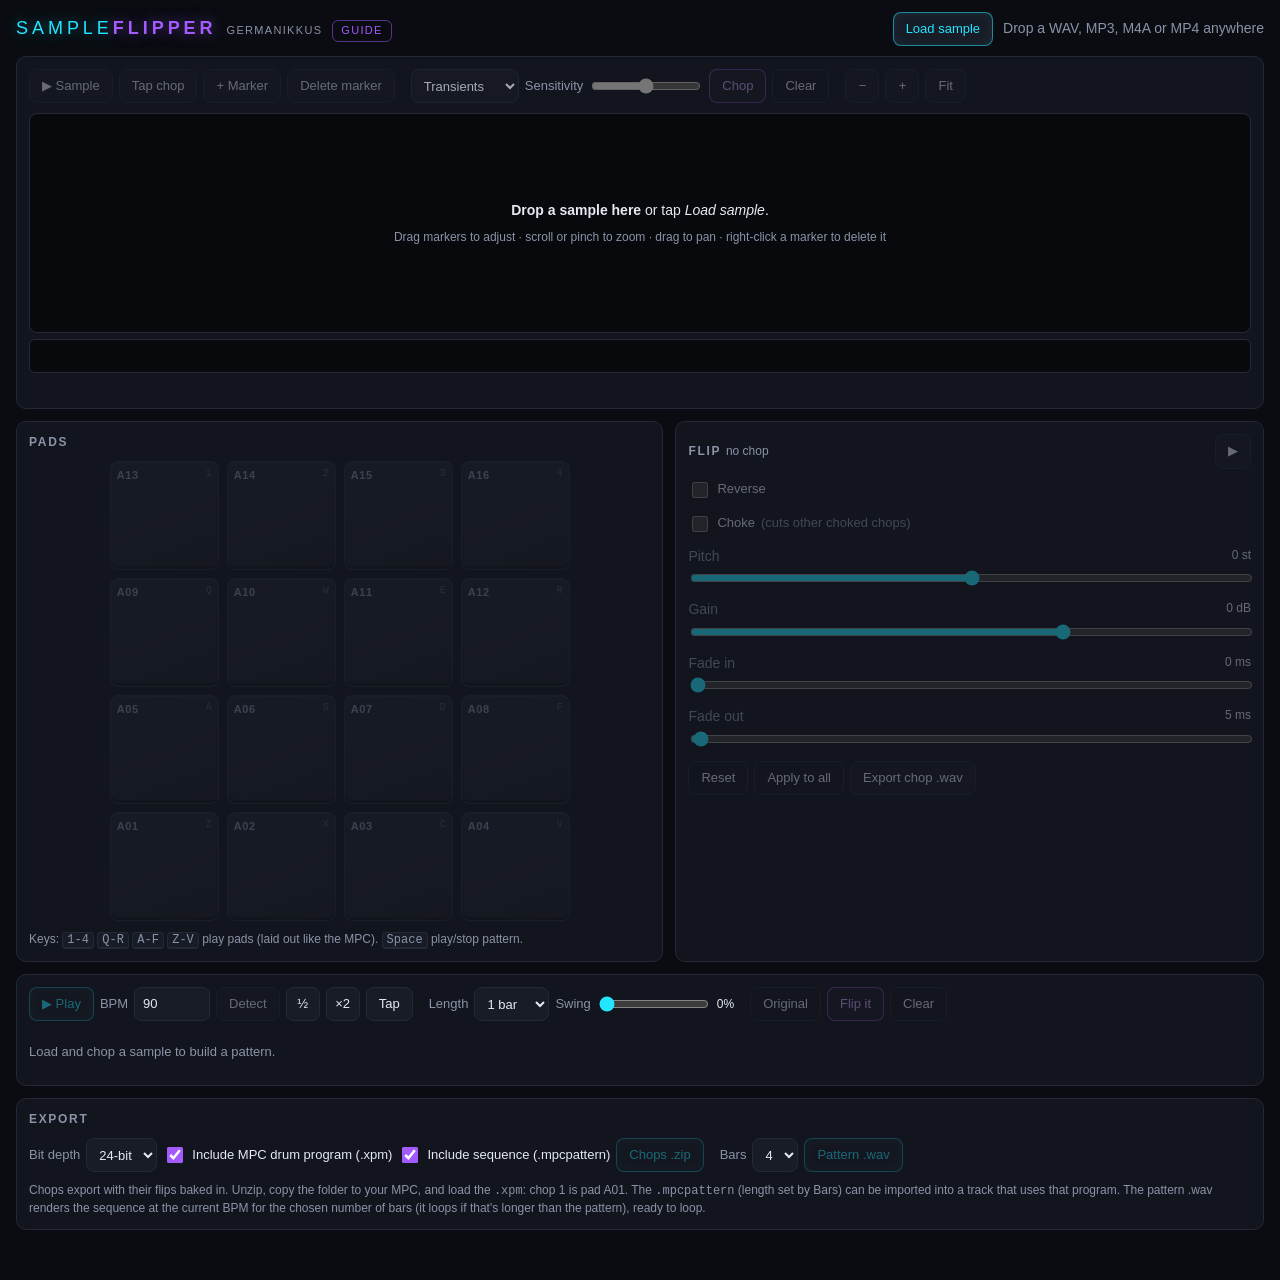
==== index.html @ 44a50cbd "Let patterns run 1-8 bars so the whole loop can be sequenced The sequencer was one bar long, so chop" ====
<!doctype html>
<html lang="en">
<head>
  <meta charset="utf-8">
  <meta name="viewport" content="width=device-width, initial-scale=1, viewport-fit=cover">
  <meta name="theme-color" content="#0a0c11">
  <title>Sample Flipper</title>
  <link rel="stylesheet" href="css/style.css">
</head>
<body>
  <header class="top">
    <div class="brand">
      <span class="logo">SAMPLE<b>FLIPPER</b></span>
      <span class="maker">Germanikkus</span>
      <a class="guide-link" href="docs/guide.html" target="_blank" rel="noopener">Guide</a>
    </div>
    <div class="file-actions">
      <label class="btn primary" for="file">Load sample</label>
      <input id="file" type="file" accept="audio/*,video/mp4,.wav,.mp3,.m4a,.mp4,.aif,.aiff,.flac,.ogg" hidden>
      <span id="fileName" class="file-name">Drop a WAV, MP3, M4A or MP4 anywhere</span>
    </div>
  </header>

  <div id="status" class="status" role="status" aria-live="polite"></div>

  <section class="panel wave-panel">
    <div class="toolbar">
      <div class="group">
        <button id="playSample" class="btn" disabled title="Play whole sample (P)">▶ Sample</button>
        <button id="tapMark" class="btn" disabled title="Drop a marker at the playhead while the sample plays (M)">Tap chop</button>
        <button id="markMode" class="btn toggle" disabled aria-pressed="false" title="When on, clicking the waveform adds a marker">+ Marker</button>
        <button id="delMarker" class="btn" disabled title="Delete the selected marker (Delete). Right-click a marker also deletes it.">Delete marker</button>
      </div>
      <div class="group">
        <select id="chopMode" disabled aria-label="Chop mode">
          <option value="transient">Transients</option>
          <option value="equal">Equal slices</option>
        </select>
        <label class="slider" id="sensWrap">Sensitivity
          <input id="sensitivity" type="range" min="0" max="100" value="50" disabled>
        </label>
        <select id="slices" disabled hidden aria-label="Number of slices">
          <option>4</option><option selected>8</option><option>16</option><option>32</option>
        </select>
        <button id="chopBtn" class="btn accent" disabled>Chop</button>
        <button id="clearMarkers" class="btn ghost" disabled>Clear</button>
      </div>
      <div class="group">
        <button id="zoomOut" class="btn icon" disabled aria-label="Zoom out">−</button>
        <button id="zoomIn" class="btn icon" disabled aria-label="Zoom in">+</button>
        <button id="zoomFit" class="btn" disabled>Fit</button>
      </div>
    </div>
    <div class="wave-wrap" id="waveWrap">
      <canvas id="wave"></canvas>
      <div class="wave-empty" id="waveEmpty">
        <p><b>Drop a sample here</b> or tap <i>Load sample</i>.</p>
        <p class="dim">Drag markers to adjust · scroll or pinch to zoom · drag to pan · right-click a marker to delete it</p>
      </div>
    </div>
    <canvas id="overview" class="overview"></canvas>
    <div class="info" id="info"></div>
  </section>

  <div class="mid">
    <section class="panel pads-panel">
      <div class="panel-head">
        <h2>Pads</h2>
        <div class="banks" id="banks"></div>
      </div>
      <div class="pads" id="pads"></div>
      <p class="hint">Keys: <kbd>1-4</kbd> <kbd>Q-R</kbd> <kbd>A-F</kbd> <kbd>Z-V</kbd> play pads (laid out like the MPC). <kbd>Space</kbd> play/stop pattern.</p>
    </section>

    <section class="panel edit-panel">
      <div class="panel-head">
        <h2>Flip <span id="editTitle" class="dim">no chop</span></h2>
        <button id="auditionBtn" class="btn" disabled>▶</button>
      </div>
      <div class="edit" id="edit">
        <label class="check"><input type="checkbox" id="fReverse"> Reverse</label>
        <label class="check"><input type="checkbox" id="fChoke"> Choke <span class="dim">(cuts other choked chops)</span></label>
        <label class="row">Pitch <output id="oPitch">0 st</output>
          <input type="range" id="fPitch" min="-24" max="24" step="1" value="0"></label>
        <label class="row">Gain <output id="oGain">0 dB</output>
          <input type="range" id="fGain" min="-24" max="12" step="0.5" value="0"></label>
        <label class="row">Fade in <output id="oFadeIn">0 ms</output>
          <input type="range" id="fFadeIn" min="0" max="500" step="1" value="0"></label>
        <label class="row">Fade out <output id="oFadeOut">5 ms</output>
          <input type="range" id="fFadeOut" min="0" max="1000" step="1" value="5"></label>
        <div class="edit-actions">
          <button id="resetFlip" class="btn ghost">Reset</button>
          <button id="applyAll" class="btn ghost" title="Copy these flips to every chop">Apply to all</button>
          <button id="exportChop" class="btn">Export chop .wav</button>
        </div>
      </div>
    </section>
  </div>

  <section class="panel seq-panel">
    <div class="toolbar">
      <div class="group">
        <button id="seqPlay" class="btn primary" disabled>▶ Play</button>
        <label class="num">BPM <input id="bpm" type="number" min="40" max="240" step="0.1" value="90"></label>
        <button id="bpmDetect" class="btn" disabled title="Detect tempo from the loaded loop">Detect</button>
        <button id="bpmHalf" class="btn icon" title="Half tempo">½</button>
        <button id="bpmDouble" class="btn icon" title="Double tempo">×2</button>
        <button id="tapTempo" class="btn">Tap</button>
      </div>
      <div class="group">
        <label class="num">Length
          <select id="seqLen">
            <option value="1">1 bar</option><option value="2">2 bars</option><option value="4">4 bars</option><option value="8">8 bars</option>
          </select>
        </label>
        <label class="slider">Swing <input id="swing" type="range" min="0" max="75" value="0"><output id="oSwing">0%</output></label>
      </div>
      <div class="group">
        <button id="patOriginal" class="btn ghost" disabled title="Place each chop where it falls in the original loop">Original</button>
        <button id="patFlip" class="btn accent" disabled title="Random rearrangement">Flip it</button>
        <button id="patClear" class="btn ghost" disabled>Clear</button>
      </div>
    </div>
    <div class="bar-pages" id="barPages"></div>
    <div class="seq-scroll">
      <div class="seq" id="seq"></div>
    </div>
  </section>

  <section class="panel export-panel">
    <h2>Export</h2>
    <div class="toolbar">
      <div class="group">
        <label class="num">Bit depth
          <select id="bitDepth"><option value="16">16-bit</option><option value="24" selected>24-bit</option></select>
        </label>
        <label class="check"><input type="checkbox" id="withXpm" checked> Include MPC drum program (.xpm)</label>
        <label class="check"><input type="checkbox" id="withPattern" checked> Include sequence (.mpcpattern)</label>
        <button id="exportChops" class="btn primary" disabled>Chops .zip</button>
      </div>
      <div class="group">
        <label class="num">Bars
          <select id="bars"><option>1</option><option>2</option><option selected>4</option><option>8</option></select>
        </label>
        <button id="exportPattern" class="btn primary" disabled>Pattern .wav</button>
      </div>
    </div>
    <p class="hint">Chops export with their flips baked in. Unzip, copy the folder to your MPC, and load the <code>.xpm</code>: chop 1 is pad A01. The <code>.mpcpattern</code> (length set by Bars) can be imported into a track that uses that program. The pattern .wav renders the sequence at the current BPM for the chosen number of bars (it loops if that's longer than the pattern), ready to loop.</p>
  </section>

  <div id="dropOverlay" class="drop-overlay">Drop to load</div>

  <script src="js/zip.js"></script>
  <script src="js/audio.js"></script>
  <script src="js/analysis.js"></script>
  <script src="js/waveform.js"></script>
  <script src="js/xpm.js"></script>
  <script src="js/app.js"></script>
</body>
</html>
---- css/style.css ----
:root {
  --bg: #0a0c11;
  --panel: #12151d;
  --panel-2: #181c26;
  --line: #232937;
  --text: #e6e9f2;
  --dim: #8a93a8;
  --cyan: #22e5ff;
  --violet: #a35bff;
  --pad: #1b1f29;
  --pad-edge: #2a3040;
  --danger: #ff5c7a;
  --radius: 10px;
  color-scheme: dark;
}

* { box-sizing: border-box; }
[hidden] { display: none !important; }

html, body {
  margin: 0;
  background: var(--bg);
  color: var(--text);
  font: 14px/1.4 -apple-system, BlinkMacSystemFont, "SF Pro Text", "Segoe UI", Roboto, sans-serif;
  -webkit-tap-highlight-color: transparent;
}

body {
  max-width: 1280px;
  margin: 0 auto;
  padding: 12px 16px 40px;
  padding-left: max(16px, env(safe-area-inset-left));
  padding-right: max(16px, env(safe-area-inset-right));
}

h2 {
  margin: 0;
  font-size: 12px;
  letter-spacing: 0.14em;
  text-transform: uppercase;
  color: var(--dim);
  font-weight: 600;
}

.dim { color: var(--dim); font-weight: 400; text-transform: none; letter-spacing: 0; }

code, kbd {
  font-family: ui-monospace, Menlo, monospace;
  font-size: 12px;
}
kbd {
  border: 1px solid var(--line);
  border-bottom-width: 2px;
  border-radius: 4px;
  padding: 0 4px;
  background: var(--panel-2);
}

/* Header */
.top {
  display: flex;
  align-items: center;
  justify-content: space-between;
  gap: 12px;
  flex-wrap: wrap;
  margin-bottom: 10px;
}
.brand { display: flex; align-items: baseline; gap: 10px; }
.logo {
  font-weight: 300;
  letter-spacing: 0.22em;
  font-size: 18px;
  color: var(--cyan);
  text-shadow: 0 0 14px rgba(34, 229, 255, 0.45);
}
.logo b { font-weight: 800; color: var(--violet); text-shadow: 0 0 14px rgba(163, 91, 255, 0.5); }
.maker { color: var(--dim); font-size: 11px; letter-spacing: 0.12em; text-transform: uppercase; }
.guide-link {
  color: var(--violet);
  font-size: 11px;
  letter-spacing: 0.12em;
  text-transform: uppercase;
  text-decoration: none;
  border: 1px solid rgba(163, 91, 255, 0.5);
  border-radius: 6px;
  padding: 2px 8px;
}
.guide-link:hover { box-shadow: 0 0 10px rgba(163, 91, 255, 0.35); }
.file-actions { display: flex; align-items: center; gap: 10px; min-width: 0; flex: 1 1 260px; justify-content: flex-end; }
.file-name { color: var(--dim); white-space: nowrap; overflow: hidden; text-overflow: ellipsis; min-width: 0; }

/* Status */
.status { min-height: 0; margin-bottom: 8px; border-radius: 8px; font-size: 13px; }
.status:not(:empty) { padding: 8px 12px; background: var(--panel-2); border: 1px solid var(--line); }
.status.error { border-color: var(--danger); color: #ffd0da; }
.status.ok { border-color: rgba(34, 229, 255, 0.5); }

/* Panels */
.panel {
  background: var(--panel);
  border: 1px solid var(--line);
  border-radius: var(--radius);
  padding: 12px;
  margin-bottom: 12px;
}
.panel-head { display: flex; align-items: center; justify-content: space-between; gap: 8px; margin-bottom: 10px; }
.mid { display: grid; grid-template-columns: minmax(0, 1.1fr) minmax(0, 1fr); gap: 12px; }
.mid .panel { margin-bottom: 12px; }

/* Controls */
.toolbar { display: flex; flex-wrap: wrap; gap: 8px 16px; align-items: center; margin-bottom: 10px; }
.group { display: flex; flex-wrap: wrap; gap: 6px; align-items: center; }

.btn {
  appearance: none;
  border: 1px solid var(--line);
  background: var(--panel-2);
  color: var(--text);
  border-radius: 8px;
  padding: 7px 12px;
  font: inherit;
  font-size: 13px;
  cursor: pointer;
  white-space: nowrap;
  min-height: 34px;
  display: inline-flex;
  align-items: center;
  justify-content: center;
  transition: border-color 0.12s, box-shadow 0.12s, background 0.12s;
}
.btn:hover:not(:disabled) { border-color: #3a4256; }
.btn:disabled { opacity: 0.4; cursor: default; }
.btn.icon { min-width: 34px; padding: 7px 8px; }
.btn.primary { border-color: rgba(34, 229, 255, 0.55); color: var(--cyan); box-shadow: inset 0 0 12px rgba(34, 229, 255, 0.08); }
.btn.primary:hover:not(:disabled) { box-shadow: 0 0 14px rgba(34, 229, 255, 0.25), inset 0 0 12px rgba(34, 229, 255, 0.12); }
.btn.accent { border-color: rgba(163, 91, 255, 0.6); color: #c9a2ff; }
.btn.accent:hover:not(:disabled) { box-shadow: 0 0 14px rgba(163, 91, 255, 0.3); }
.btn.ghost { background: transparent; }
.btn.toggle[aria-pressed="true"], .btn.on {
  background: rgba(163, 91, 255, 0.18);
  border-color: var(--violet);
  color: #e4d2ff;
}

select, input[type="number"] {
  background: var(--panel-2);
  color: var(--text);
  border: 1px solid var(--line);
  border-radius: 8px;
  padding: 6px 8px;
  font: inherit;
  font-size: 13px;
  min-height: 34px;
}
input[type="number"] { width: 76px; }
.num, .slider, .check { display: inline-flex; align-items: center; gap: 6px; color: var(--dim); font-size: 13px; }
.check { color: var(--text); cursor: pointer; }
input[type="checkbox"] { accent-color: var(--violet); width: 16px; height: 16px; }
input[type="range"] { accent-color: var(--cyan); }
.slider input[type="range"] { width: 110px; }
output { font-variant-numeric: tabular-nums; color: var(--text); font-size: 12px; }

/* Waveform */
.wave-wrap {
  position: relative;
  height: 220px;
  background: #07090d;
  border: 1px solid var(--line);
  border-radius: 8px;
  overflow: hidden;
}
#wave { width: 100%; height: 100%; display: block; touch-action: none; cursor: crosshair; }
.wave-empty {
  position: absolute;
  inset: 0;
  display: flex;
  flex-direction: column;
  align-items: center;
  justify-content: center;
  text-align: center;
  padding: 16px;
  pointer-events: none;
}
.wave-empty p { margin: 4px 0; }
.wave-empty .dim { font-size: 12px; }
.overview {
  width: 100%;
  height: 34px;
  display: block;
  margin-top: 6px;
  background: #07090d;
  border: 1px solid var(--line);
  border-radius: 6px;
  touch-action: none;
  cursor: pointer;
}
.info { margin-top: 6px; font-size: 12px; color: var(--dim); font-variant-numeric: tabular-nums; min-height: 17px; }

/* Pads */
.banks { display: flex; gap: 4px; }
.banks .btn { min-height: 28px; padding: 3px 10px; font-size: 12px; }
.pads {
  display: grid;
  grid-template-columns: repeat(4, 1fr);
  gap: 8px;
  max-width: 460px;
  margin: 0 auto;
}
.pad {
  position: relative;
  aspect-ratio: 1;
  border-radius: 8px;
  border: 1px solid var(--pad-edge);
  background: linear-gradient(160deg, #222734, var(--pad));
  box-shadow: inset 0 -3px 0 rgba(0, 0, 0, 0.35), inset 0 1px 0 rgba(255, 255, 255, 0.04);
  color: var(--dim);
  font: inherit;
  cursor: pointer;
  user-select: none;
  touch-action: manipulation;
  padding: 6px;
  display: flex;
  flex-direction: column;
  justify-content: space-between;
  align-items: flex-start;
  overflow: hidden;
  transition: box-shadow 0.08s, border-color 0.08s;
}
.pad .pnum { font-size: 11px; font-weight: 600; letter-spacing: 0.06em; }
.pad .plen { font-size: 10px; font-variant-numeric: tabular-nums; }
.pad .ptags { font-size: 10px; color: var(--violet); min-height: 13px; }
.pad .pkey { position: absolute; right: 6px; top: 5px; font-size: 10px; opacity: 0.5; font-family: ui-monospace, Menlo, monospace; }
.pad.empty { opacity: 0.35; cursor: default; }
.pad.has { color: var(--text); border-color: color-mix(in srgb, var(--c) 45%, var(--pad-edge)); }
.pad.has::after {
  content: "";
  position: absolute;
  left: 0; right: 0; bottom: 0;
  height: 3px;
  background: var(--c);
  opacity: 0.8;
}
.pad.selected { border-color: var(--c); box-shadow: 0 0 0 1px var(--c), inset 0 -3px 0 rgba(0, 0, 0, 0.35); }
.pad.hit {
  background: color-mix(in srgb, var(--c) 35%, var(--pad));
  box-shadow: 0 0 22px color-mix(in srgb, var(--c) 70%, transparent), inset 0 0 18px color-mix(in srgb, var(--c) 50%, transparent);
}
.hint { color: var(--dim); font-size: 12px; margin: 10px 0 0; }

/* Edit */
.edit { display: grid; gap: 12px; }
.edit .row { display: grid; grid-template-columns: 80px 1fr; grid-template-rows: auto auto; gap: 2px 8px; color: var(--dim); }
.edit .row output { grid-column: 2; grid-row: 1; justify-self: end; }
.edit .row input { grid-column: 1 / -1; width: 100%; }
.edit-actions { display: flex; flex-wrap: wrap; gap: 6px; }
.edit.disabled { opacity: 0.4; pointer-events: none; }

/* Sequencer */
.bar-pages { display: flex; flex-wrap: wrap; gap: 4px; margin-bottom: 8px; }
.bar-pages:empty { display: none; }
.bar-pages .btn { min-height: 28px; padding: 3px 10px; font-size: 12px; position: relative; }
.bar-pages .btn.used::after {
  content: "";
  position: absolute;
  top: 4px;
  right: 4px;
  width: 5px;
  height: 5px;
  border-radius: 50%;
  background: var(--cyan);
}
.seq-steps span:first-child { text-align: left; color: var(--violet); white-space: nowrap; }
.seq-scroll { overflow-x: auto; -webkit-overflow-scrolling: touch; }
.seq { display: grid; gap: 3px; min-width: 560px; }
.seq-row { display: grid; grid-template-columns: 54px repeat(16, 1fr); gap: 3px; align-items: center; }
.seq-label {
  font-size: 11px;
  font-family: ui-monospace, Menlo, monospace;
  color: var(--text);
  padding: 0 4px;
  border-left: 3px solid var(--c);
  cursor: pointer;
  white-space: nowrap;
  height: 26px;
  display: flex;
  align-items: center;
}
.cell {
  height: 26px;
  border-radius: 4px;
  border: 1px solid var(--line);
  background: #0e1118;
  cursor: pointer;
  padding: 0;
}
.cell.beat { background: #141824; }
.cell.on { background: var(--c); border-color: var(--c); box-shadow: 0 0 8px color-mix(in srgb, var(--c) 60%, transparent); }
.cell.now { outline: 1px solid rgba(255, 255, 255, 0.7); outline-offset: -1px; }
.seq-steps { display: grid; grid-template-columns: 54px repeat(16, 1fr); gap: 3px; font-size: 10px; color: var(--dim); text-align: center; }
.seq-steps span.now { color: var(--cyan); }
.seq-empty { color: var(--dim); font-size: 13px; padding: 12px 0; }

/* Export */
.export-panel h2 { margin-bottom: 10px; }

/* Drop overlay */
.drop-overlay {
  position: fixed;
  inset: 0;
  display: none;
  align-items: center;
  justify-content: center;
  font-size: 22px;
  letter-spacing: 0.2em;
  text-transform: uppercase;
  color: var(--cyan);
  background: rgba(10, 12, 17, 0.85);
  border: 2px dashed var(--cyan);
  z-index: 10;
  pointer-events: none;
}
body.dragging .drop-overlay { display: flex; }

@media (max-width: 820px) {
  .mid { grid-template-columns: 1fr; }
  .wave-wrap { height: 170px; }
  .pad .pkey { display: none; }
}
@media (max-width: 480px) {
  body { padding-top: 8px; }
  .file-actions { justify-content: flex-start; }
  .toolbar { gap: 8px; }
  .slider input[type="range"] { width: 90px; }
  .pads { gap: 6px; }
}
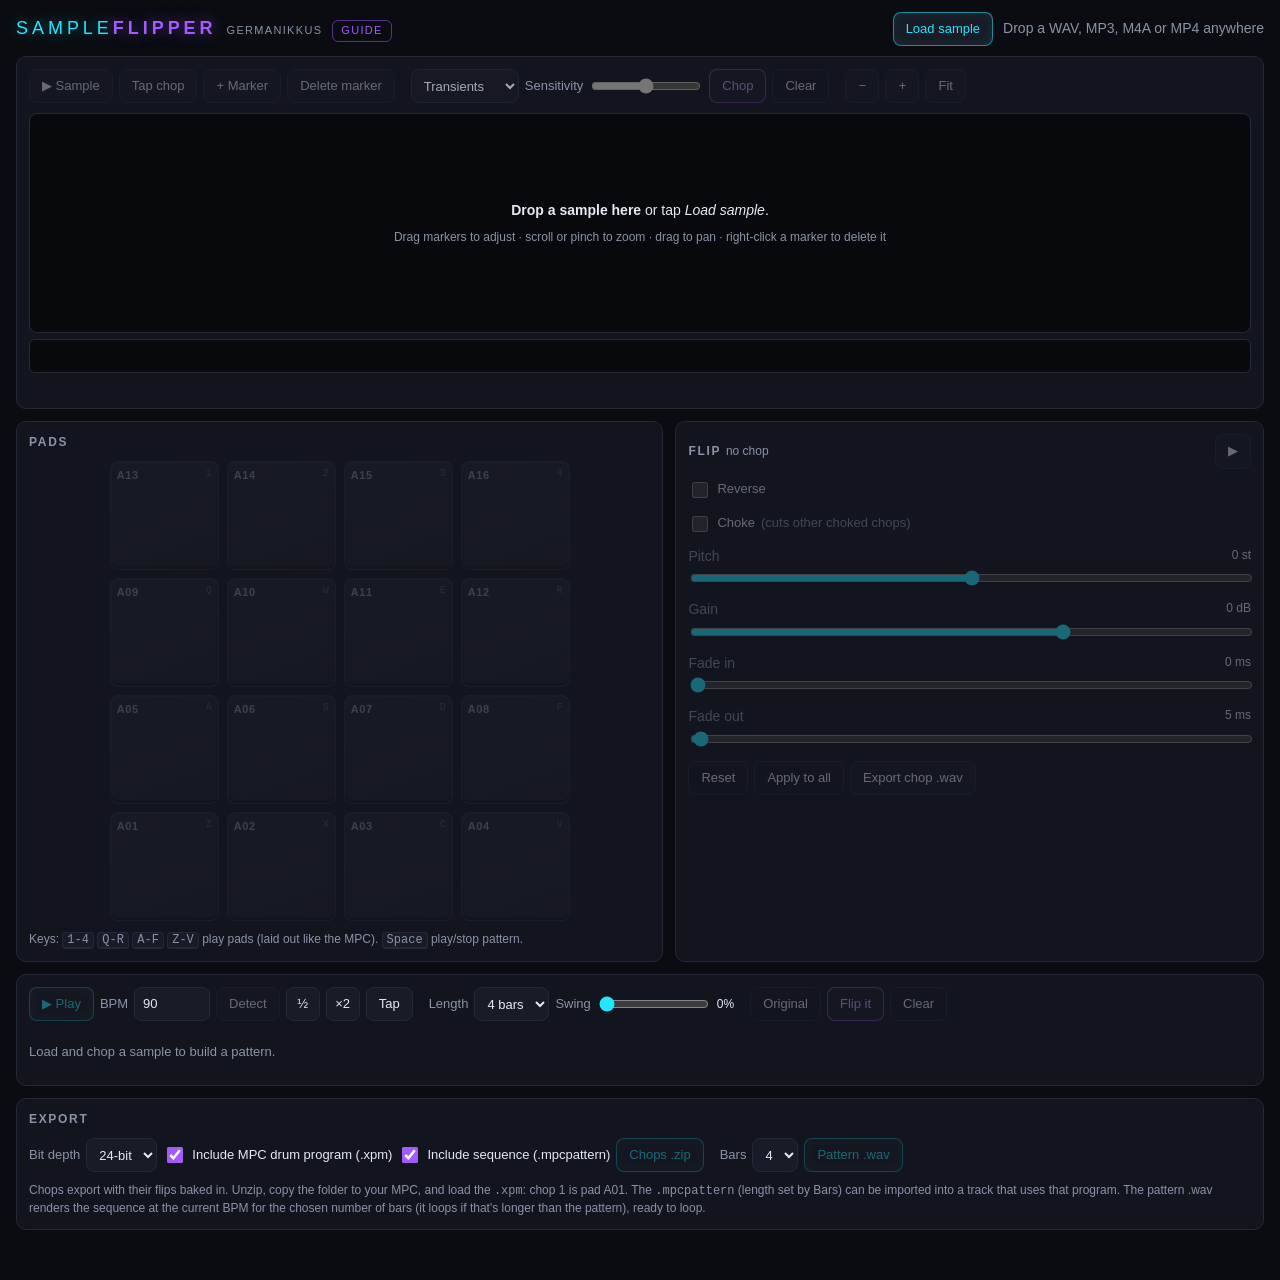
==== commit 2bb534be: "Show every bar in one step grid; 4 bars by default, bigger cells at 2 or 1 Also lets the header wrap" ====
--- a/index.html
+++ b/index.html
@@ -110,7 +110,7 @@
       <div class="group">
         <label class="num">Length
           <select id="seqLen">
-            <option value="1">1 bar</option><option value="2">2 bars</option><option value="4">4 bars</option><option value="8">8 bars</option>
+            <option value="1">1 bar</option><option value="2">2 bars</option><option value="4" selected>4 bars</option>
           </select>
         </label>
         <label class="slider">Swing <input id="swing" type="range" min="0" max="75" value="0"><output id="oSwing">0%</output></label>
@@ -121,7 +121,6 @@
         <button id="patClear" class="btn ghost" disabled>Clear</button>
       </div>
     </div>
-    <div class="bar-pages" id="barPages"></div>
     <div class="seq-scroll">
       <div class="seq" id="seq"></div>
     </div>
@@ -140,7 +139,7 @@
       </div>
       <div class="group">
         <label class="num">Bars
-          <select id="bars"><option>1</option><option>2</option><option selected>4</option><option>8</option></select>
+          <select id="bars"><option>1</option><option>2</option><option selected>4</option></select>
         </label>
         <button id="exportPattern" class="btn primary" disabled>Pattern .wav</button>
       </div>
--- a/css/style.css
+++ b/css/style.css
@@ -65,7 +65,7 @@
   flex-wrap: wrap;
   margin-bottom: 10px;
 }
-.brand { display: flex; align-items: baseline; gap: 10px; }
+.brand { display: flex; align-items: baseline; flex-wrap: wrap; gap: 4px 10px; min-width: 0; }
 .logo {
   font-weight: 300;
   letter-spacing: 0.22em;
@@ -255,48 +255,45 @@
 .edit-actions { display: flex; flex-wrap: wrap; gap: 6px; }
 .edit.disabled { opacity: 0.4; pointer-events: none; }
 
-/* Sequencer */
-.bar-pages { display: flex; flex-wrap: wrap; gap: 4px; margin-bottom: 8px; }
-.bar-pages:empty { display: none; }
-.bar-pages .btn { min-height: 28px; padding: 3px 10px; font-size: 12px; position: relative; }
-.bar-pages .btn.used::after {
-  content: "";
-  position: absolute;
-  top: 4px;
-  right: 4px;
-  width: 5px;
-  height: 5px;
-  border-radius: 50%;
-  background: var(--cyan);
-}
-.seq-steps span:first-child { text-align: left; color: var(--violet); white-space: nowrap; }
+/* Sequencer: every bar in one chart, small cells */
 .seq-scroll { overflow-x: auto; -webkit-overflow-scrolling: touch; }
-.seq { display: grid; gap: 3px; min-width: 560px; }
-.seq-row { display: grid; grid-template-columns: 54px repeat(16, 1fr); gap: 3px; align-items: center; }
+.seq { display: grid; gap: 2px; }
+.seq-row { display: grid; gap: 2px; align-items: center; }
 .seq-label {
-  font-size: 11px;
+  font-size: 10px;
   font-family: ui-monospace, Menlo, monospace;
   color: var(--text);
-  padding: 0 4px;
+  padding: 0 3px;
   border-left: 3px solid var(--c);
   cursor: pointer;
   white-space: nowrap;
-  height: 26px;
+  height: 16px;
   display: flex;
   align-items: center;
 }
 .cell {
-  height: 26px;
-  border-radius: 4px;
+  height: 16px;
+  min-width: 0;
+  border-radius: 3px;
   border: 1px solid var(--line);
   background: #0e1118;
   cursor: pointer;
   padding: 0;
 }
-.cell.beat { background: #141824; }
-.cell.on { background: var(--c); border-color: var(--c); box-shadow: 0 0 8px color-mix(in srgb, var(--c) 60%, transparent); }
-.cell.now { outline: 1px solid rgba(255, 255, 255, 0.7); outline-offset: -1px; }
-.seq-steps { display: grid; grid-template-columns: 54px repeat(16, 1fr); gap: 3px; font-size: 10px; color: var(--dim); text-align: center; }
+.cell.beat { background: #151a26; }
+/* A violet line between bars. */
+.cell.bar { box-shadow: -2px 0 0 0 rgba(163, 91, 255, 0.55); }
+.cell.on { background: var(--c); border-color: var(--c); }
+.cell.bar.on { box-shadow: -2px 0 0 0 rgba(163, 91, 255, 0.55), 0 0 6px color-mix(in srgb, var(--c) 60%, transparent); }
+.cell.on:not(.bar) { box-shadow: 0 0 6px color-mix(in srgb, var(--c) 60%, transparent); }
+.cell.now { outline: 1px solid rgba(255, 255, 255, 0.75); outline-offset: -1px; }
+/* Fewer bars on screen: taller cells to match the wider ones. */
+.seq[data-bars="2"] .cell, .seq[data-bars="2"] .seq-label { height: 24px; }
+.seq[data-bars="1"] .cell, .seq[data-bars="1"] .seq-label { height: 30px; }
+.seq[data-bars="1"] .seq-label, .seq[data-bars="2"] .seq-label { font-size: 11px; }
+.seq-steps { display: grid; gap: 2px; font-size: 9px; color: var(--dim); height: 13px; }
+.seq-steps span { white-space: nowrap; overflow: visible; }
+.seq-steps span.bar { color: var(--violet); font-weight: 600; }
 .seq-steps span.now { color: var(--cyan); }
 .seq-empty { color: var(--dim); font-size: 13px; padding: 12px 0; }
 
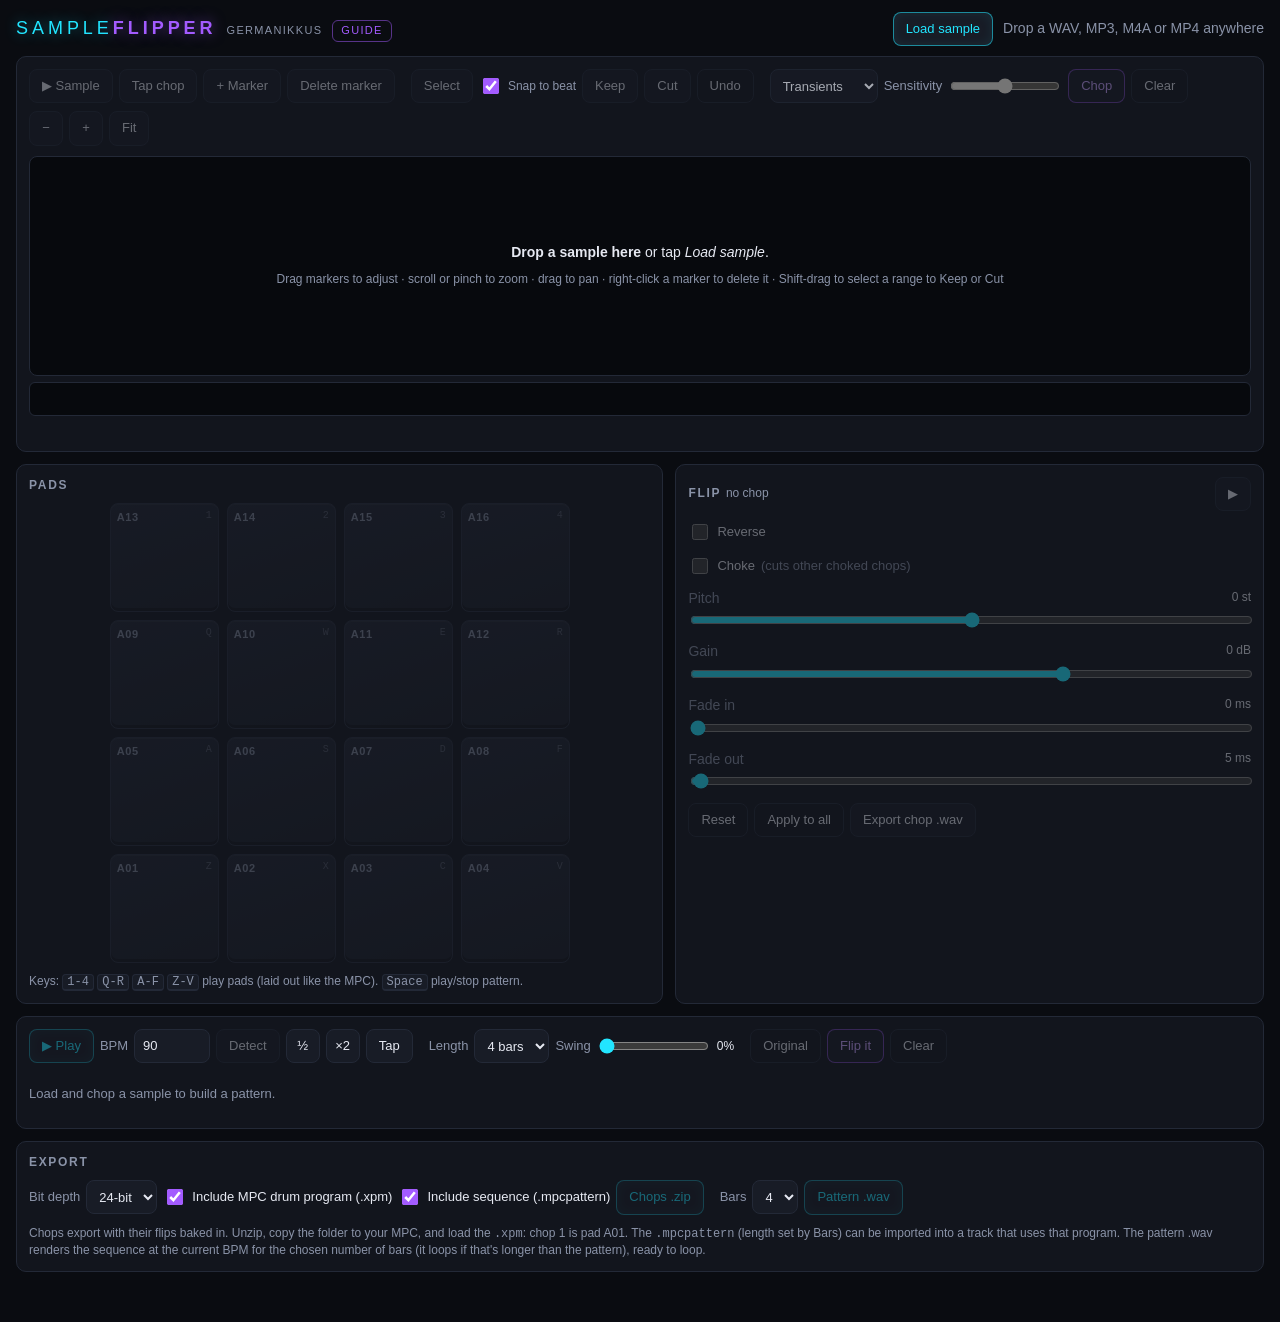
==== commit b9176070: "Add Select / Keep / Cut / Undo to trim a sample before chopping Co-Authored-By: Claude Opus 5.5 <nor" ====
--- a/index.html
+++ b/index.html
@@ -31,6 +31,13 @@
         <button id="markMode" class="btn toggle" disabled aria-pressed="false" title="When on, clicking the waveform adds a marker">+ Marker</button>
         <button id="delMarker" class="btn" disabled title="Delete the selected marker (Delete). Right-click a marker also deletes it.">Delete marker</button>
       </div>
+      <div class="group" title="Trim the sample before chopping">
+        <button id="selMode" class="btn toggle" disabled aria-pressed="false" title="When on, drag across the waveform to select a range (or hold Shift and drag any time)">Select</button>
+        <label class="check small"><input type="checkbox" id="snapBeat" checked> Snap to beat</label>
+        <button id="keepSel" class="btn" disabled title="Trim the sample down to the selection">Keep</button>
+        <button id="cutSel" class="btn" disabled title="Remove the selection and join what's left">Cut</button>
+        <button id="undoEdit" class="btn ghost" disabled title="Undo the last Keep or Cut (⌘Z)">Undo</button>
+      </div>
       <div class="group">
         <select id="chopMode" disabled aria-label="Chop mode">
           <option value="transient">Transients</option>
@@ -55,7 +62,7 @@
       <canvas id="wave"></canvas>
       <div class="wave-empty" id="waveEmpty">
         <p><b>Drop a sample here</b> or tap <i>Load sample</i>.</p>
-        <p class="dim">Drag markers to adjust · scroll or pinch to zoom · drag to pan · right-click a marker to delete it</p>
+        <p class="dim">Drag markers to adjust · scroll or pinch to zoom · drag to pan · right-click a marker to delete it · Shift-drag to select a range to Keep or Cut</p>
       </div>
     </div>
     <canvas id="overview" class="overview"></canvas>
--- a/css/style.css
+++ b/css/style.css
@@ -330,3 +330,4 @@
   .slider input[type="range"] { width: 90px; }
   .pads { gap: 6px; }
 }
+.check.small { font-size: 12px; color: var(--dim); }
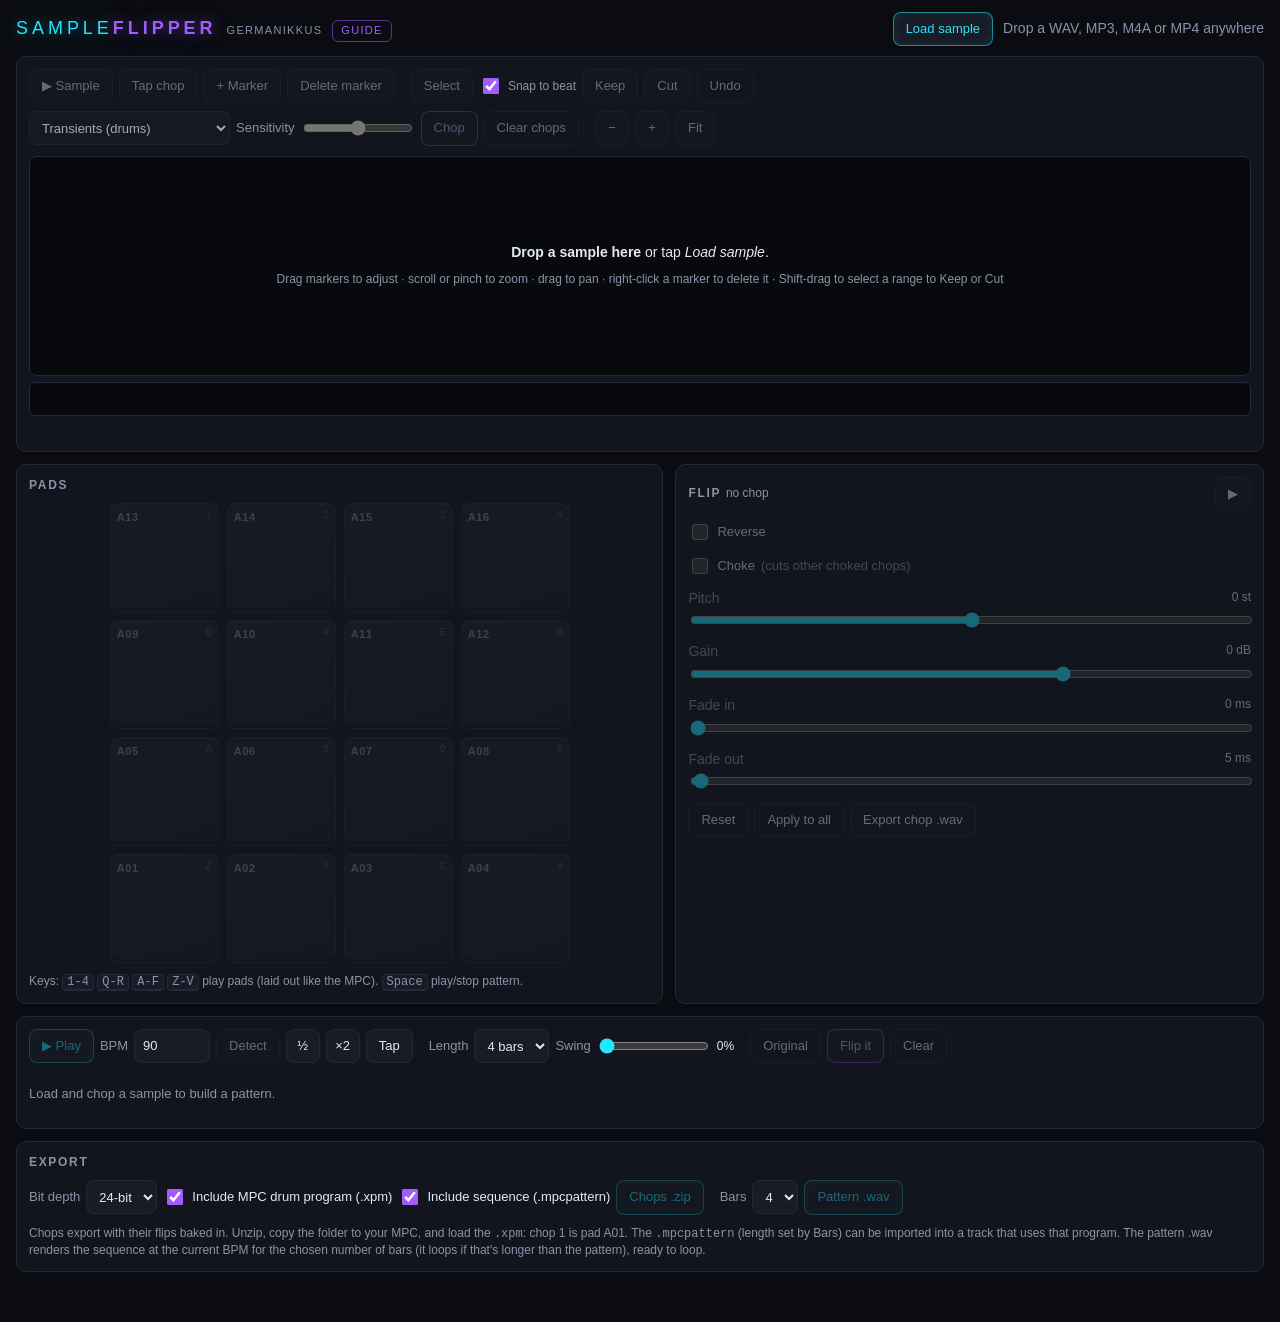
==== commit 928c1350: "Explain too-few transient hits, label chop modes, say what Clear chops did Co-Authored-By: Claude Op" ====
--- a/index.html
+++ b/index.html
@@ -40,8 +40,8 @@
       </div>
       <div class="group">
         <select id="chopMode" disabled aria-label="Chop mode">
-          <option value="transient">Transients</option>
-          <option value="equal">Equal slices</option>
+          <option value="transient">Transients (drums)</option>
+          <option value="equal">Equal slices (chords, songs)</option>
         </select>
         <label class="slider" id="sensWrap">Sensitivity
           <input id="sensitivity" type="range" min="0" max="100" value="50" disabled>
@@ -50,7 +50,7 @@
           <option>4</option><option selected>8</option><option>16</option><option>32</option>
         </select>
         <button id="chopBtn" class="btn accent" disabled>Chop</button>
-        <button id="clearMarkers" class="btn ghost" disabled>Clear</button>
+        <button id="clearMarkers" class="btn ghost" disabled title="Remove every marker (the whole sample becomes one chop)">Clear chops</button>
       </div>
       <div class="group">
         <button id="zoomOut" class="btn icon" disabled aria-label="Zoom out">−</button>
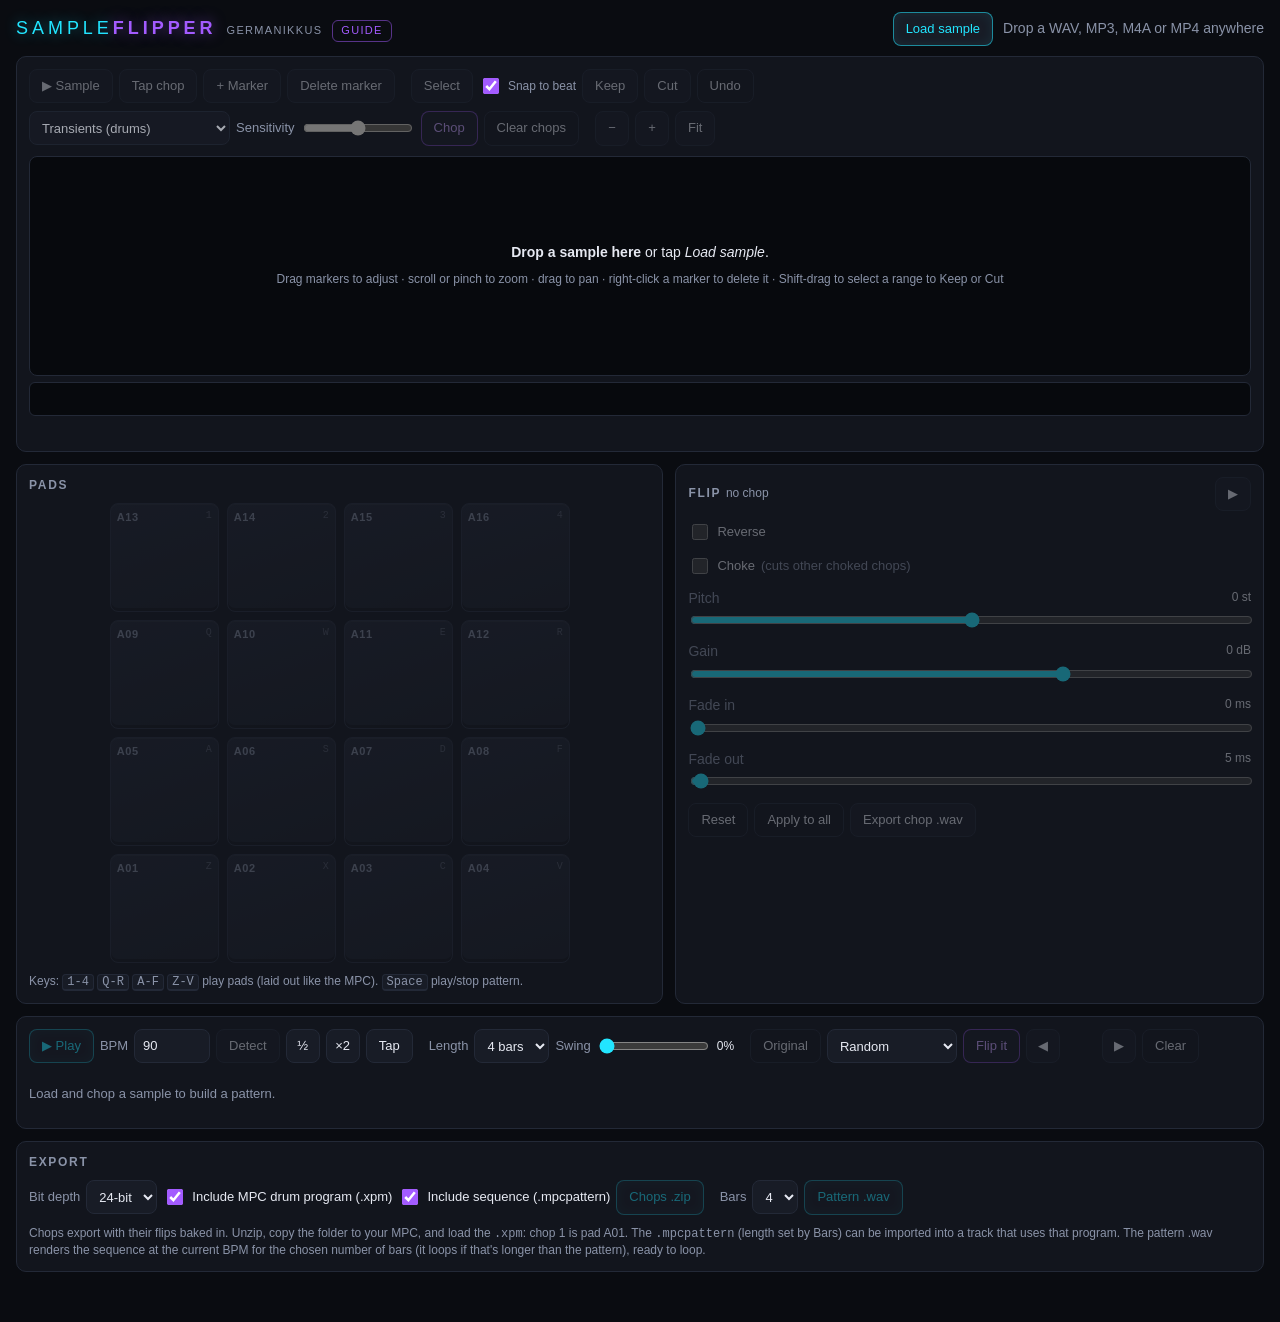
==== commit cc60b3d3: "Add auto-flip styles and a flip history to step back through Co-Authored-By: Claude Opus 5.5 <norepl" ====
--- a/index.html
+++ b/index.html
@@ -28,7 +28,7 @@
       <div class="group">
         <button id="playSample" class="btn" disabled title="Play whole sample (P)">▶ Sample</button>
         <button id="tapMark" class="btn" disabled title="Drop a marker at the playhead while the sample plays (M)">Tap chop</button>
-        <button id="markMode" class="btn toggle" disabled aria-pressed="false" title="When on, clicking the waveform adds a marker">+ Marker</button>
+        <button id="markMode" class="btn toggle" disabled aria-pressed="false" title="When on, clicking the waveform adds a chop there (double-click works any time)">+ Marker</button>
         <button id="delMarker" class="btn" disabled title="Delete the selected marker (Delete). Right-click a marker also deletes it.">Delete marker</button>
       </div>
       <div class="group" title="Trim the sample before chopping">
@@ -124,7 +124,19 @@
       </div>
       <div class="group">
         <button id="patOriginal" class="btn ghost" disabled title="Place each chop where it falls in the original loop">Original</button>
-        <button id="patFlip" class="btn accent" disabled title="Random rearrangement">Flip it</button>
+        <select id="flipStyle" aria-label="Flip style" title="How Flip it rearranges pads A01-A16 (the current bank)">
+          <option value="random">Random</option>
+          <option value="shuffle">Shuffle</option>
+          <option value="stab">Chop &amp; stab</option>
+          <option value="stutter">Stutter</option>
+          <option value="half">Half-time</option>
+          <option value="reverse">Reverse order</option>
+          <option value="callresp">Call &amp; response</option>
+        </select>
+        <button id="patFlip" class="btn accent" disabled title="Make a new flip in the chosen style">Flip it</button>
+        <button id="flipPrev" class="btn icon" disabled aria-label="Previous flip" title="Previous flip">◀</button>
+        <span id="flipCount" class="flip-count"></span>
+        <button id="flipNext" class="btn icon" disabled aria-label="Next flip" title="Next flip">▶</button>
         <button id="patClear" class="btn ghost" disabled>Clear</button>
       </div>
     </div>
--- a/css/style.css
+++ b/css/style.css
@@ -331,3 +331,4 @@
   .pads { gap: 6px; }
 }
 .check.small { font-size: 12px; color: var(--dim); }
+.flip-count { min-width: 30px; text-align: center; font-size: 12px; color: var(--dim); font-variant-numeric: tabular-nums; }
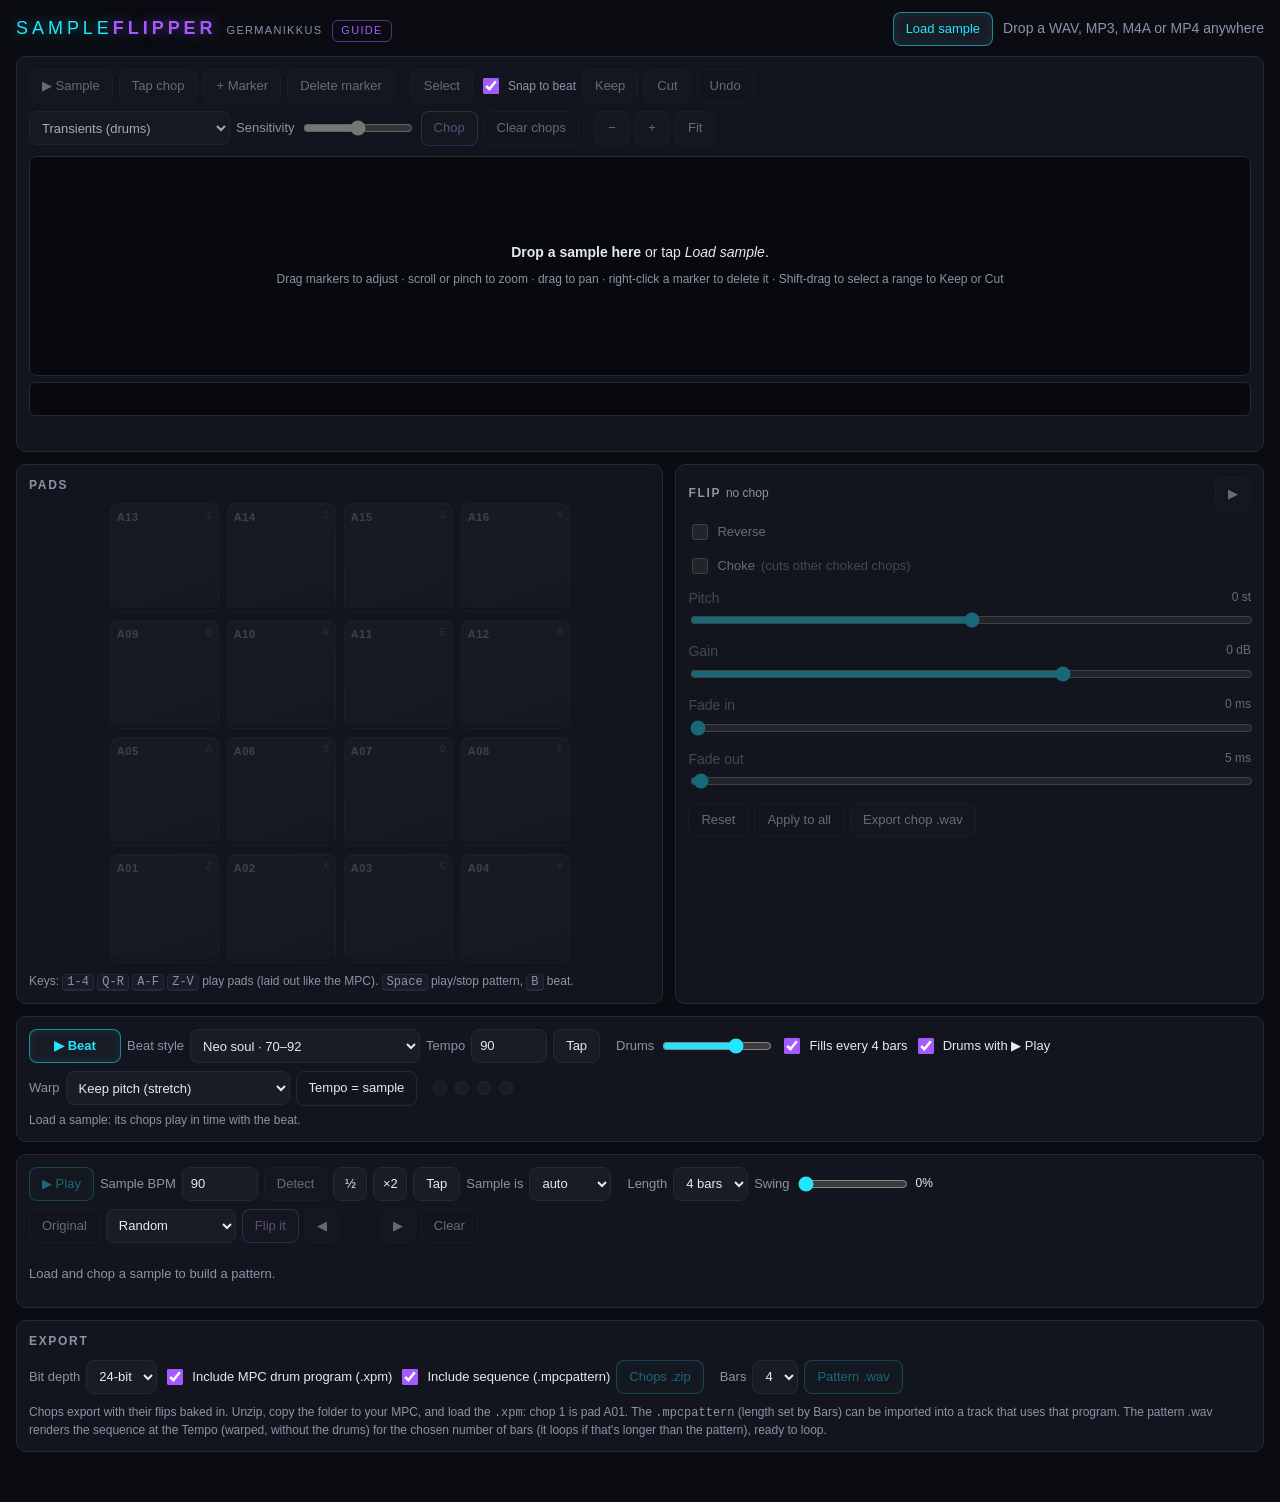
==== commit 76a411bb: "Add a drum beat and warp the chopped sample to its tempo Port Chord Stage's beat (13 styles incl. 3/" ====
--- a/index.html
+++ b/index.html
@@ -76,7 +76,7 @@
         <div class="banks" id="banks"></div>
       </div>
       <div class="pads" id="pads"></div>
-      <p class="hint">Keys: <kbd>1-4</kbd> <kbd>Q-R</kbd> <kbd>A-F</kbd> <kbd>Z-V</kbd> play pads (laid out like the MPC). <kbd>Space</kbd> play/stop pattern.</p>
+      <p class="hint">Keys: <kbd>1-4</kbd> <kbd>Q-R</kbd> <kbd>A-F</kbd> <kbd>Z-V</kbd> play pads (laid out like the MPC). <kbd>Space</kbd> play/stop pattern, <kbd>B</kbd> beat.</p>
     </section>
 
     <section class="panel edit-panel">
@@ -104,15 +104,49 @@
     </section>
   </div>
 
+  <section class="panel beat-panel">
+    <div class="toolbar">
+      <div class="group">
+        <button id="beatGo" class="btn primary beat-go" title="Start / stop the drums (B). With a pattern playing, they come in on its bar 1.">▶ Beat</button>
+        <label class="num">Beat style <select id="beatStyle"></select></label>
+        <label class="num" title="What the beat and the pattern play at. The chops are warped to it.">Tempo <input id="tempo" type="number" min="40" max="240" step="0.1" value="90"></label>
+        <button id="tempoTap" class="btn" title="Tap 4 times in time to set the Tempo">Tap</button>
+      </div>
+      <div class="group">
+        <label class="slider">Drums <input id="beatLevel" type="range" min="0" max="1" step="0.01" value="0.7"></label>
+        <label class="check" title="A drum fill at the end of every 4th bar"><input type="checkbox" id="beatFills" checked> Fills every 4 bars</label>
+        <label class="check" title="▶ Play starts the drums too, both on bar 1, and ■ Stop stops both"><input type="checkbox" id="beatWithPlay" checked> Drums with ▶ Play</label>
+      </div>
+      <div class="group">
+        <label class="num" title="How the chops fit the Tempo when it isn't the sample's own tempo">Warp
+          <select id="warp">
+            <option value="stretch">Keep pitch (stretch)</option>
+            <option value="repitch">Repitch (MPC-style)</option>
+            <option value="off">Off (chops just start on the beat)</option>
+          </select>
+        </label>
+        <button id="matchBeat" class="btn ghost" title="Set the Tempo to the sample's own tempo, so nothing is warped">Tempo = sample</button>
+      </div>
+      <div class="beat-dots" id="beatDots"><i></i><i></i><i></i><i></i><span id="beatBar"></span></div>
+    </div>
+    <div class="info" id="tempoInfo"></div>
+  </section>
+
   <section class="panel seq-panel">
     <div class="toolbar">
       <div class="group">
         <button id="seqPlay" class="btn primary" disabled>▶ Play</button>
-        <label class="num">BPM <input id="bpm" type="number" min="40" max="240" step="0.1" value="90"></label>
+        <label class="num" title="The sample's own tempo: where its beats and bars fall">Sample BPM <input id="bpm" type="number" min="40" max="240" step="0.1" value="90"></label>
         <button id="bpmDetect" class="btn" disabled title="Detect tempo from the loaded loop">Detect</button>
         <button id="bpmHalf" class="btn icon" title="Half tempo">½</button>
         <button id="bpmDouble" class="btn icon" title="Double tempo">×2</button>
-        <button id="tapTempo" class="btn">Tap</button>
+        <button id="tapTempo" class="btn" title="Tap along to the sample to set its tempo">Tap</button>
+        <label class="num" title="How many bars the sample is. Sets Sample BPM from its length.">Sample is
+          <select id="loopBars">
+            <option value="0">auto</option><option value="1">1 bar</option><option value="2">2 bars</option>
+            <option value="4">4 bars</option><option value="8">8 bars</option><option value="16">16 bars</option>
+          </select>
+        </label>
       </div>
       <div class="group">
         <label class="num">Length
@@ -163,13 +197,14 @@
         <button id="exportPattern" class="btn primary" disabled>Pattern .wav</button>
       </div>
     </div>
-    <p class="hint">Chops export with their flips baked in. Unzip, copy the folder to your MPC, and load the <code>.xpm</code>: chop 1 is pad A01. The <code>.mpcpattern</code> (length set by Bars) can be imported into a track that uses that program. The pattern .wav renders the sequence at the current BPM for the chosen number of bars (it loops if that's longer than the pattern), ready to loop.</p>
+    <p class="hint">Chops export with their flips baked in. Unzip, copy the folder to your MPC, and load the <code>.xpm</code>: chop 1 is pad A01. The <code>.mpcpattern</code> (length set by Bars) can be imported into a track that uses that program. The pattern .wav renders the sequence at the Tempo (warped, without the drums) for the chosen number of bars (it loops if that's longer than the pattern), ready to loop.</p>
   </section>
 
   <div id="dropOverlay" class="drop-overlay">Drop to load</div>
 
   <script src="js/zip.js"></script>
   <script src="js/audio.js"></script>
+  <script src="js/beat.js"></script>
   <script src="js/analysis.js"></script>
   <script src="js/waveform.js"></script>
   <script src="js/xpm.js"></script>
--- a/css/style.css
+++ b/css/style.css
@@ -287,6 +287,16 @@
 .cell.bar.on { box-shadow: -2px 0 0 0 rgba(163, 91, 255, 0.55), 0 0 6px color-mix(in srgb, var(--c) 60%, transparent); }
 .cell.on:not(.bar) { box-shadow: 0 0 6px color-mix(in srgb, var(--c) 60%, transparent); }
 .cell.now { outline: 1px solid rgba(255, 255, 255, 0.75); outline-offset: -1px; }
+
+/* Beat */
+.beat-panel .toolbar { margin-bottom: 4px; }
+.beat-go { min-width: 92px; font-weight: 700; }
+#beatStyle { max-width: 230px; }
+.beat-dots { display: flex; align-items: center; gap: 8px; }
+.beat-dots i { width: 14px; height: 14px; border-radius: 50%; background: var(--panel-2); border: 1px solid var(--line); }
+.beat-dots i.on { background: var(--cyan); box-shadow: 0 0 10px var(--cyan); }
+.beat-dots i.on.one { background: var(--violet); box-shadow: 0 0 12px var(--violet); }
+.beat-dots span { color: var(--dim); font-size: 12px; min-width: 70px; font-variant-numeric: tabular-nums; }
 /* Fewer bars on screen: taller cells to match the wider ones. */
 .seq[data-bars="2"] .cell, .seq[data-bars="2"] .seq-label { height: 24px; }
 .seq[data-bars="1"] .cell, .seq[data-bars="1"] .seq-label { height: 30px; }
